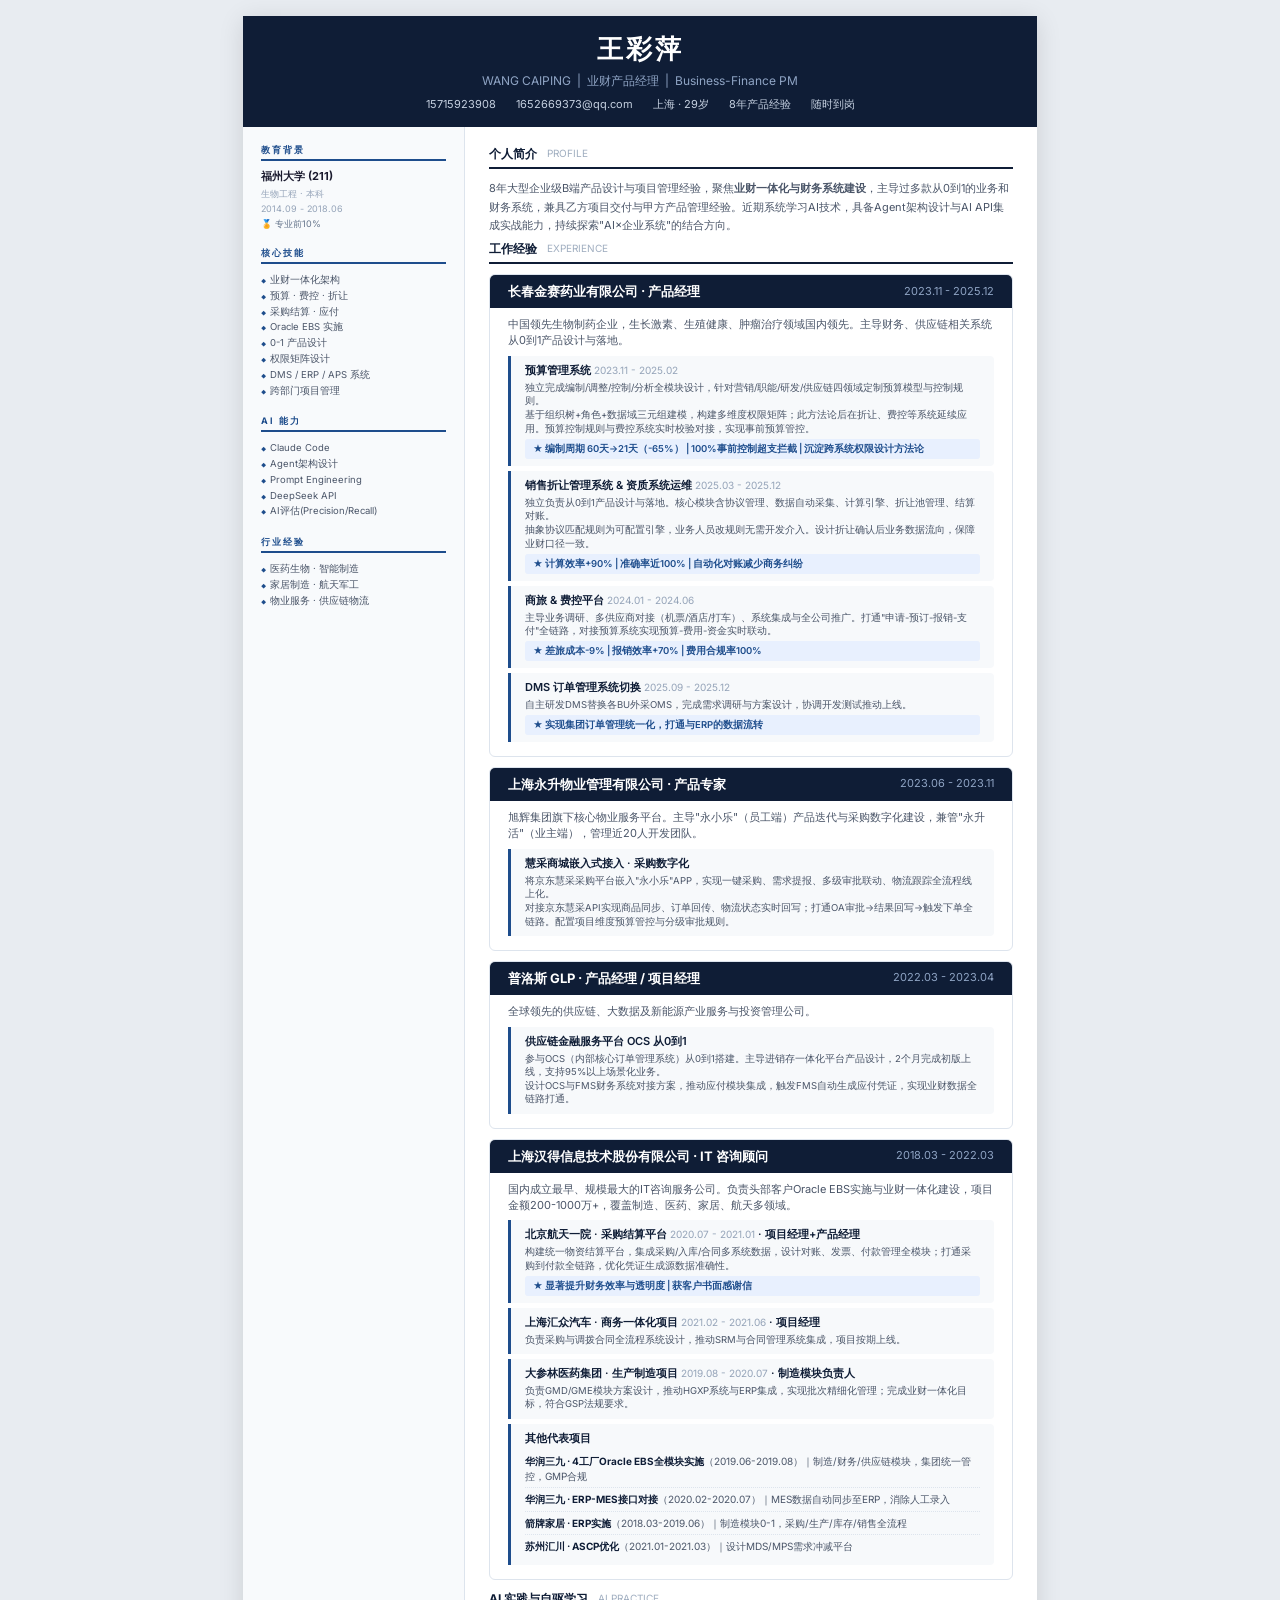
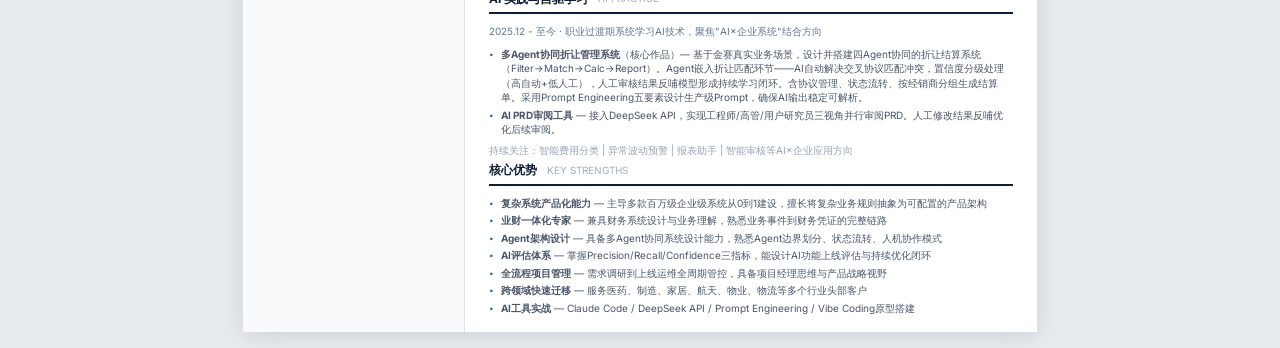
==== resume-finance.html @ 103f86d4 "Deploy resume agent" ====
<!DOCTYPE html>
<html lang="zh-CN">
<head>
<meta charset="UTF-8">
<meta name="viewport" content="width=device-width, initial-scale=1.0">
<title>王彩萍 - 业财产品经理</title>
<style>
  @import url('https://fonts.googleapis.com/css2?family=Inter:wght@400;500;600;700&display=swap');

  :root {
    --primary: #0f1d36;
    --accent: #1e4d8c;
    --accent-light: #e8f0fe;
    --border: #dde4ed;
    --text: #1a1a2e;
    --text-secondary: #4a5568;
    --bg-gray: #f7f9fb;
  }

  * { margin: 0; padding: 0; box-sizing: border-box; }

  body {
    font-family: 'Inter', 'PingFang SC', 'Microsoft YaHei', sans-serif;
    color: var(--text);
    background: #e8ecf1;
    display: flex;
    justify-content: center;
    line-height: 1.45;
  }

  .page {
    width: 210mm;
    background: white;
    box-shadow: 0 4px 24px rgba(0,0,0,0.12);
    margin: 16px 0;
    padding: 0;
  }

  .header {
    background: var(--primary);
    color: white;
    padding: 14px 32px;
    text-align: center;
  }
  .header h1 { font-size: 26px; font-weight: 700; letter-spacing: 3px; margin-bottom: 4px; }
  .header .subtitle { font-size: 12px; color: #8fa4c4; margin-bottom: 8px; }
  .header .contact-row {
    display: flex; justify-content: center; gap: 20px;
    font-size: 11px; color: #c5d0e0; flex-wrap: wrap;
  }

  .main { display: flex; }

  .sidebar {
    width: 28%;
    background: #f8fafc;
    padding: 16px 18px;
    border-right: 1px solid var(--border);
  }
  .sidebar-section { margin-bottom: 16px; }
  .sidebar-section h3 {
    font-size: 9px; font-weight: 700; text-transform: uppercase;
    letter-spacing: 2px; color: var(--accent); margin-bottom: 8px;
    padding-bottom: 3px; border-bottom: 2px solid var(--accent);
  }
  .sidebar .edu-item { font-size: 10px; color: var(--text-secondary); margin-bottom: 2px; }
  .sidebar .edu-item strong { color: var(--text); font-size: 11px; }
  .sidebar ul { list-style: none; }
  .sidebar li {
    font-size: 9.5px; color: var(--text-secondary); padding: 1px 0;
    display: flex; align-items: flex-start; gap: 4px;
  }
  .sidebar li::before { content: '◆'; color: var(--accent); font-size: 5px; flex-shrink: 0; margin-top: 5px; }

  .content { width: 72%; padding: 14px 24px; }

  .section-title {
    font-size: 12px; font-weight: 700; color: var(--primary);
    padding-bottom: 5px; margin-bottom: 10px; margin-top: 4px;
    border-bottom: 2px solid var(--primary);
    display: flex; align-items: center; gap: 10px;
  }
  .section-title .en { font-weight: 400; color: #a0aec0; font-size: 10px; }

  .profile-text { font-size: 11px; color: var(--text-secondary); line-height: 1.65; margin-bottom: 6px; }

  .company-block {
    margin-bottom: 10px;
    border: 1px solid var(--border);
    border-radius: 6px;
    overflow: hidden;
  }
  .company-header {
    background: var(--primary);
    color: white;
    padding: 7px 18px;
    display: flex; justify-content: space-between; align-items: center;
  }
  .company-header .name { font-size: 13px; font-weight: 700; }
  .company-header .period { font-size: 11px; color: #8fa4c4; }
  .company-body { padding: 9px 18px; }
  .company-intro { font-size: 11px; color: var(--text-secondary); margin-bottom: 7px; }

  .project-card {
    background: var(--bg-gray);
    border-left: 3px solid var(--accent);
    padding: 7px 14px;
    margin-bottom: 5px;
    border-radius: 0 4px 4px 0;
  }
  .project-card .proj-name { font-size: 11px; font-weight: 600; color: var(--primary); margin-bottom: 2px; }
  .project-card .proj-detail { font-size: 9.5px; color: var(--text-secondary); margin-bottom: 1px; line-height: 1.4; }
  .project-card .proj-highlight {
    font-size: 9.5px; color: var(--accent); font-weight: 600;
    background: var(--accent-light); padding: 3px 8px;
    border-radius: 3px; margin-top: 4px;
  }
  .label { display: inline-block; font-size: 8px; font-weight: 700; color: var(--accent); background: var(--accent-light); padding: 1px 5px; border-radius: 3px; margin-right: 3px; vertical-align: middle; min-width: 28px; text-align: center; }

  .compact-project { font-size: 10px; color: var(--text-secondary); padding: 4px 0; border-bottom: 1px dotted var(--border); line-height: 1.45; }
  .compact-project:last-child { border-bottom: none; }
  .compact-project strong { color: var(--primary); }

  .ai-intro { font-size: 10px; color: #64748b; margin-bottom: 8px; }
  .list-item {
    font-size: 10px; color: var(--text-secondary); margin-bottom: 3px;
    padding-left: 12px; position: relative;
  }
  .list-item::before { content: '▸'; position: absolute; left: 0; top: 0; color: var(--accent); font-size: 10px; }

  @media print {
    body { background: white; margin: 0; }
    .page { box-shadow: none; margin: 0; width: 100%; }
    @page { size: A4; margin: 0; }
  }
</style>
</head>
<body>
<div class="page">

  <div class="header">
    <h1>王彩萍</h1>
    <div class="subtitle">WANG CAIPING &nbsp;|&nbsp; 业财产品经理 &nbsp;|&nbsp; Business-Finance PM</div>
    <div class="contact-row">
      <span>15715923908</span>
      <span>1652669373@qq.com</span>
      <span>上海 · 29岁</span>
      <span>8年产品经验</span>
      <span>随时到岗</span>
    </div>
  </div>

  <div class="main">
    <div class="sidebar">
      <div class="sidebar-section">
        <h3>教育背景</h3>
        <div class="edu-item"><strong>福州大学 (211)</strong></div>
        <div class="edu-item" style="font-size:9px;color:#94a3b8">生物工程 · 本科</div>
        <div class="edu-item" style="font-size:9px;color:#94a3b8">2014.09 - 2018.06</div>
        <div class="edu-item" style="font-size:9px;color:#64748b">🏅 专业前10%</div>
      </div>
      <div class="sidebar-section">
        <h3>核心技能</h3>
        <ul>
          <li>业财一体化架构</li>
          <li>预算 · 费控 · 折让</li>
          <li>采购结算 · 应付</li>
          <li>Oracle EBS 实施</li>
          <li>0-1 产品设计</li>
          <li>权限矩阵设计</li>
          <li>DMS / ERP / APS 系统</li>
          <li>跨部门项目管理</li>
        </ul>
      </div>
      <div class="sidebar-section">
        <h3>AI 能力</h3>
        <ul>
          <li>Claude Code</li>
          <li>Agent架构设计</li>
          <li>Prompt Engineering</li>
          <li>DeepSeek API</li>
          <li>AI评估(Precision/Recall)</li>
        </ul>
      </div>
      <div class="sidebar-section">
        <h3>行业经验</h3>
        <ul>
          <li>医药生物 · 智能制造</li>
          <li>家居制造 · 航天军工</li>
          <li>物业服务 · 供应链物流</li>
        </ul>
      </div>
    </div>

    <div class="content">
      <div class="section-title">个人简介 <span class="en">PROFILE</span></div>
      <p class="profile-text">
        8年大型企业级B端产品设计与项目管理经验，聚焦<strong>业财一体化与财务系统建设</strong>，主导过多款从0到1的业务和财务系统，兼具乙方项目交付与甲方产品管理经验。近期系统学习AI技术，具备Agent架构设计与AI API集成实战能力，持续探索"AI×企业系统"的结合方向。
      </p>

      <div class="section-title">工作经验 <span class="en">EXPERIENCE</span></div>

      <!-- 金赛药业 -->
      <div class="company-block">
        <div class="company-header">
          <span class="name">长春金赛药业有限公司 · 产品经理</span>
          <span class="period">2023.11 - 2025.12</span>
        </div>
        <div class="company-body">
          <p class="company-intro">中国领先生物制药企业，生长激素、生殖健康、肿瘤治疗领域国内领先。主导财务、供应链相关系统从0到1产品设计与落地。</p>
          <div class="project-card">
            <div class="proj-name">预算管理系统 <span style="font-weight:400;font-size:10px;color:#94a3b8">2023.11 - 2025.02</span></div>
            <div class="proj-detail">独立完成编制/调整/控制/分析全模块设计，针对营销/职能/研发/供应链四领域定制预算模型与控制规则。</div>
            <div class="proj-detail">基于组织树+角色+数据域三元组建模，构建多维度权限矩阵；此方法论后在折让、费控等系统延续应用。预算控制规则与费控系统实时校验对接，实现事前预算管控。</div>
            <div class="proj-highlight">★ 编制周期 60天→21天（-65%） | 100%事前控制超支拦截 | 沉淀跨系统权限设计方法论</div>
          </div>
          <div class="project-card">
            <div class="proj-name">销售折让管理系统 & 资质系统运维 <span style="font-weight:400;font-size:10px;color:#94a3b8">2025.03 - 2025.12</span></div>
            <div class="proj-detail">独立负责从0到1产品设计与落地。核心模块含协议管理、数据自动采集、计算引擎、折让池管理、结算对账。</div>
            <div class="proj-detail">抽象协议匹配规则为可配置引擎，业务人员改规则无需开发介入。设计折让确认后业务数据流向，保障业财口径一致。</div>
            <div class="proj-highlight">★ 计算效率+90% | 准确率近100% | 自动化对账减少商务纠纷</div>
          </div>
          <div class="project-card">
            <div class="proj-name">商旅 & 费控平台 <span style="font-weight:400;font-size:10px;color:#94a3b8">2024.01 - 2024.06</span></div>
            <div class="proj-detail">主导业务调研、多供应商对接（机票/酒店/打车）、系统集成与全公司推广。打通"申请-预订-报销-支付"全链路，对接预算系统实现预算-费用-资金实时联动。</div>
            <div class="proj-highlight">★ 差旅成本-9% | 报销效率+70% | 费用合规率100%</div>
          </div>
          <div class="project-card">
            <div class="proj-name">DMS 订单管理系统切换 <span style="font-weight:400;font-size:10px;color:#94a3b8">2025.09 - 2025.12</span></div>
            <div class="proj-detail">自主研发DMS替换各BU外采OMS，完成需求调研与方案设计，协调开发测试推动上线。</div>
            <div class="proj-highlight">★ 实现集团订单管理统一化，打通与ERP的数据流转</div>
          </div>
        </div>
      </div>

      <!-- 永升物业 -->
      <div class="company-block">
        <div class="company-header">
          <span class="name">上海永升物业管理有限公司 · 产品专家</span>
          <span class="period">2023.06 - 2023.11</span>
        </div>
        <div class="company-body">
          <p class="company-intro">旭辉集团旗下核心物业服务平台。主导"永小乐"（员工端）产品迭代与采购数字化建设，兼管"永升活"（业主端），管理近20人开发团队。</p>
          <div class="project-card">
            <div class="proj-name">慧采商城嵌入式接入 · 采购数字化</div>
            <div class="proj-detail">将京东慧采采购平台嵌入"永小乐"APP，实现一键采购、需求提报、多级审批联动、物流跟踪全流程线上化。</div>
            <div class="proj-detail">对接京东慧采API实现商品同步、订单回传、物流状态实时回写；打通OA审批→结果回写→触发下单全链路。配置项目维度预算管控与分级审批规则。</div>
          </div>
        </div>
      </div>

      <!-- 普洛斯 -->
      <div class="company-block">
        <div class="company-header">
          <span class="name">普洛斯 GLP · 产品经理 / 项目经理</span>
          <span class="period">2022.03 - 2023.04</span>
        </div>
        <div class="company-body">
          <p class="company-intro">全球领先的供应链、大数据及新能源产业服务与投资管理公司。</p>
          <div class="project-card">
            <div class="proj-name">供应链金融服务平台 OCS 从0到1</div>
            <div class="proj-detail">参与OCS（内部核心订单管理系统）从0到1搭建。主导进销存一体化平台产品设计，2个月完成初版上线，支持95%以上场景化业务。</div>
            <div class="proj-detail">设计OCS与FMS财务系统对接方案，推动应付模块集成，触发FMS自动生成应付凭证，实现业财数据全链路打通。</div>
          </div>
        </div>
      </div>

      <!-- 汉得信息 -->
      <div class="company-block">
        <div class="company-header">
          <span class="name">上海汉得信息技术股份有限公司 · IT 咨询顾问</span>
          <span class="period">2018.03 - 2022.03</span>
        </div>
        <div class="company-body">
          <p class="company-intro">国内成立最早、规模最大的IT咨询服务公司。负责头部客户Oracle EBS实施与业财一体化建设，项目金额200-1000万+，覆盖制造、医药、家居、航天多领域。</p>
          <div class="project-card">
            <div class="proj-name">北京航天一院 · 采购结算平台 <span style="font-weight:400;font-size:10px;color:#94a3b8">2020.07 - 2021.01</span> · 项目经理+产品经理</div>
            <div class="proj-detail">构建统一物资结算平台，集成采购/入库/合同多系统数据，设计对账、发票、付款管理全模块；打通采购到付款全链路，优化凭证生成源数据准确性。</div>
            <div class="proj-highlight">★ 显著提升财务效率与透明度 | 获客户书面感谢信</div>
          </div>
          <div class="project-card">
            <div class="proj-name">上海汇众汽车 · 商务一体化项目 <span style="font-weight:400;font-size:10px;color:#94a3b8">2021.02 - 2021.06</span> · 项目经理</div>
            <div class="proj-detail">负责采购与调拨合同全流程系统设计，推动SRM与合同管理系统集成，项目按期上线。</div>
          </div>
          <div class="project-card">
            <div class="proj-name">大参林医药集团 · 生产制造项目 <span style="font-weight:400;font-size:10px;color:#94a3b8">2019.08 - 2020.07</span> · 制造模块负责人</div>
            <div class="proj-detail">负责GMD/GME模块方案设计，推动HGXP系统与ERP集成，实现批次精细化管理；完成业财一体化目标，符合GSP法规要求。</div>
          </div>
          <div class="project-card">
            <div class="proj-name" style="margin-bottom:4px;">其他代表项目</div>
            <div class="compact-project"><strong>华润三九 · 4工厂Oracle EBS全模块实施</strong>（2019.06-2019.08）｜制造/财务/供应链模块，集团统一管控，GMP合规</div>
            <div class="compact-project"><strong>华润三九 · ERP-MES接口对接</strong>（2020.02-2020.07）｜MES数据自动同步至ERP，消除人工录入</div>
            <div class="compact-project"><strong>箭牌家居 · ERP实施</strong>（2018.03-2019.06）｜制造模块0-1，采购/生产/库存/销售全流程</div>
            <div class="compact-project"><strong>苏州汇川 · ASCP优化</strong>（2021.01-2021.03）｜设计MDS/MPS需求冲减平台</div>
          </div>
        </div>
      </div>

      <!-- AI Practice -->
      <div class="section-title">AI 实践与自驱学习 <span class="en">AI PRACTICE</span></div>
      <p class="ai-intro">2025.12 - 至今 · 职业过渡期系统学习AI技术，聚焦"AI×企业系统"结合方向</p>
      <div class="list-item"><strong>多Agent协同折让管理系统</strong>（核心作品）— 基于金赛真实业务场景，设计并搭建四Agent协同的折让结算系统（Filter→Match→Calc→Report）。Agent嵌入折让匹配环节——AI自动解决交叉协议匹配冲突，置信度分级处理（高自动+低人工），人工审核结果反哺模型形成持续学习闭环。含协议管理、状态流转、按经销商分组生成结算单。采用Prompt Engineering五要素设计生产级Prompt，确保AI输出稳定可解析。</div>
      <div class="list-item"><strong>AI PRD审阅工具</strong> — 接入DeepSeek API，实现工程师/高管/用户研究员三视角并行审阅PRD。人工修改结果反哺优化后续审阅。</div>
      <p style="font-size:10px;color:#94a3b8;margin-top:6px;">持续关注：智能费用分类 | 异常波动预警 | 报表助手 | 智能审核等AI×企业应用方向</p>

      <!-- Key Strengths -->
      <div class="section-title">核心优势 <span class="en">KEY STRENGTHS</span></div>
      <div class="list-item"><strong>复杂系统产品化能力</strong> — 主导多款百万级企业级系统从0到1建设，擅长将复杂业务规则抽象为可配置的产品架构</div>
      <div class="list-item"><strong>业财一体化专家</strong> — 兼具财务系统设计与业务理解，熟悉业务事件到财务凭证的完整链路</div>
      <div class="list-item"><strong>Agent架构设计</strong> — 具备多Agent协同系统设计能力，熟悉Agent边界划分、状态流转、人机协作模式</div>
      <div class="list-item"><strong>AI评估体系</strong> — 掌握Precision/Recall/Confidence三指标，能设计AI功能上线评估与持续优化闭环</div>
      <div class="list-item"><strong>全流程项目管理</strong> — 需求调研到上线运维全周期管控，具备项目经理思维与产品战略视野</div>
      <div class="list-item"><strong>跨领域快速迁移</strong> — 服务医药、制造、家居、航天、物业、物流等多个行业头部客户</div>
      <div class="list-item"><strong>AI工具实战</strong> — Claude Code / DeepSeek API / Prompt Engineering / Vibe Coding原型搭建</div>
    </div>
  </div>
</div>
</body>
</html>
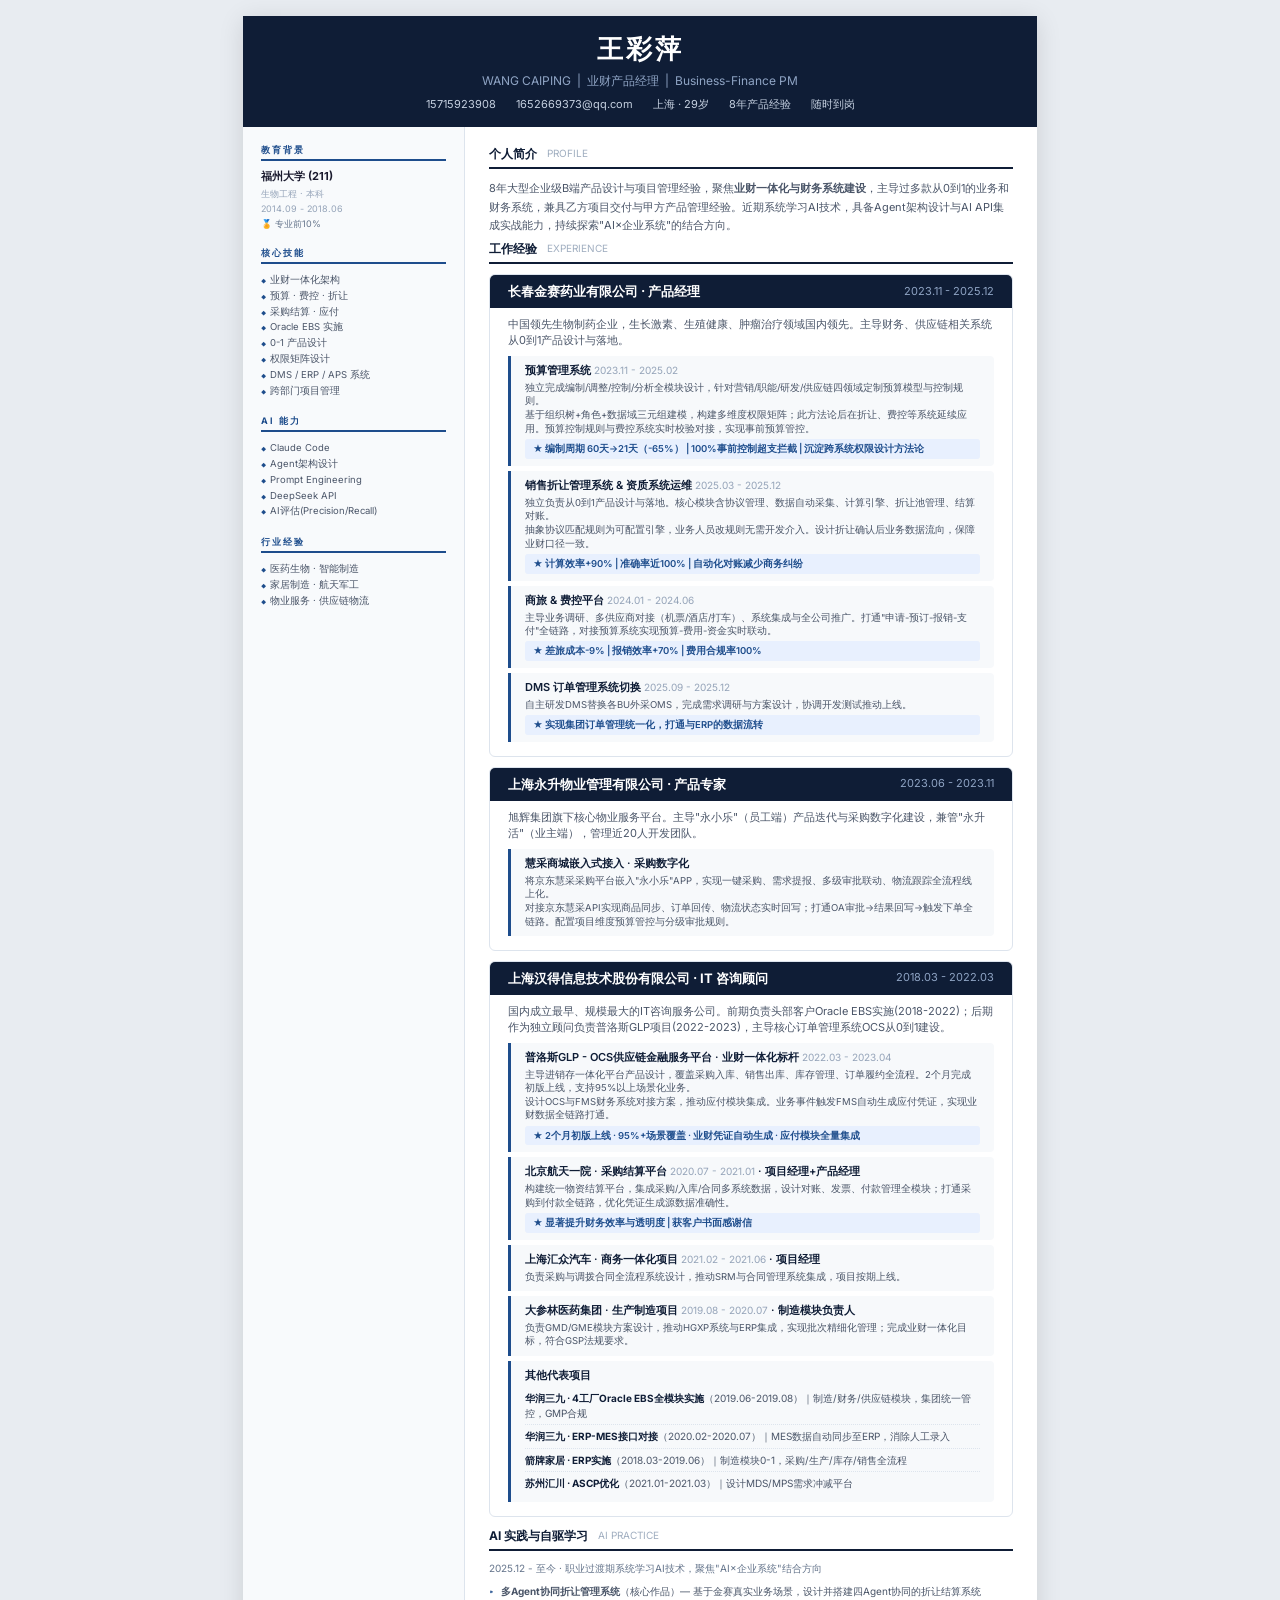
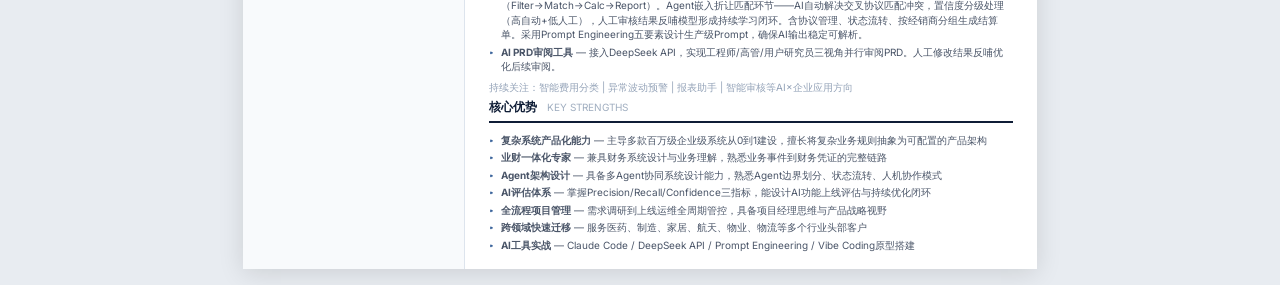
==== commit c77f993e: "Add direct API fallback for GitHub Pages static hosting" ====
--- a/resume-finance.html
+++ b/resume-finance.html
@@ -249,22 +249,6 @@
         </div>
       </div>
 
-      <!-- 普洛斯 -->
-      <div class="company-block">
-        <div class="company-header">
-          <span class="name">普洛斯 GLP · 产品经理 / 项目经理</span>
-          <span class="period">2022.03 - 2023.04</span>
-        </div>
-        <div class="company-body">
-          <p class="company-intro">全球领先的供应链、大数据及新能源产业服务与投资管理公司。</p>
-          <div class="project-card">
-            <div class="proj-name">供应链金融服务平台 OCS 从0到1</div>
-            <div class="proj-detail">参与OCS（内部核心订单管理系统）从0到1搭建。主导进销存一体化平台产品设计，2个月完成初版上线，支持95%以上场景化业务。</div>
-            <div class="proj-detail">设计OCS与FMS财务系统对接方案，推动应付模块集成，触发FMS自动生成应付凭证，实现业财数据全链路打通。</div>
-          </div>
-        </div>
-      </div>
-
       <!-- 汉得信息 -->
       <div class="company-block">
         <div class="company-header">
@@ -272,7 +256,14 @@
           <span class="period">2018.03 - 2022.03</span>
         </div>
         <div class="company-body">
-          <p class="company-intro">国内成立最早、规模最大的IT咨询服务公司。负责头部客户Oracle EBS实施与业财一体化建设，项目金额200-1000万+，覆盖制造、医药、家居、航天多领域。</p>
+          <p class="company-intro">国内成立最早、规模最大的IT咨询服务公司。前期负责头部客户Oracle EBS实施(2018-2022)；后期作为独立顾问负责普洛斯GLP项目(2022-2023)，主导核心订单管理系统OCS从0到1建设。</p>
+          <div class="project-card">
+            <div class="proj-name">普洛斯GLP - OCS供应链金融服务平台 · 业财一体化标杆 <span style="font-weight:400;font-size:10px;color:#94a3b8">2022.03 - 2023.04</span></div>
+            <div class="proj-detail">主导进销存一体化平台产品设计，覆盖采购入库、销售出库、库存管理、订单履约全流程。2个月完成初版上线，支持95%以上场景化业务。</div>
+            <div class="proj-detail">设计OCS与FMS财务系统对接方案，推动应付模块集成。业务事件触发FMS自动生成应付凭证，实现业财数据全链路打通。</div>
+            <div class="proj-highlight">★ 2个月初版上线 · 95%+场景覆盖 · 业财凭证自动生成 · 应付模块全量集成</div>
+          </div>
+
           <div class="project-card">
             <div class="proj-name">北京航天一院 · 采购结算平台 <span style="font-weight:400;font-size:10px;color:#94a3b8">2020.07 - 2021.01</span> · 项目经理+产品经理</div>
             <div class="proj-detail">构建统一物资结算平台，集成采购/入库/合同多系统数据，设计对账、发票、付款管理全模块；打通采购到付款全链路，优化凭证生成源数据准确性。</div>
